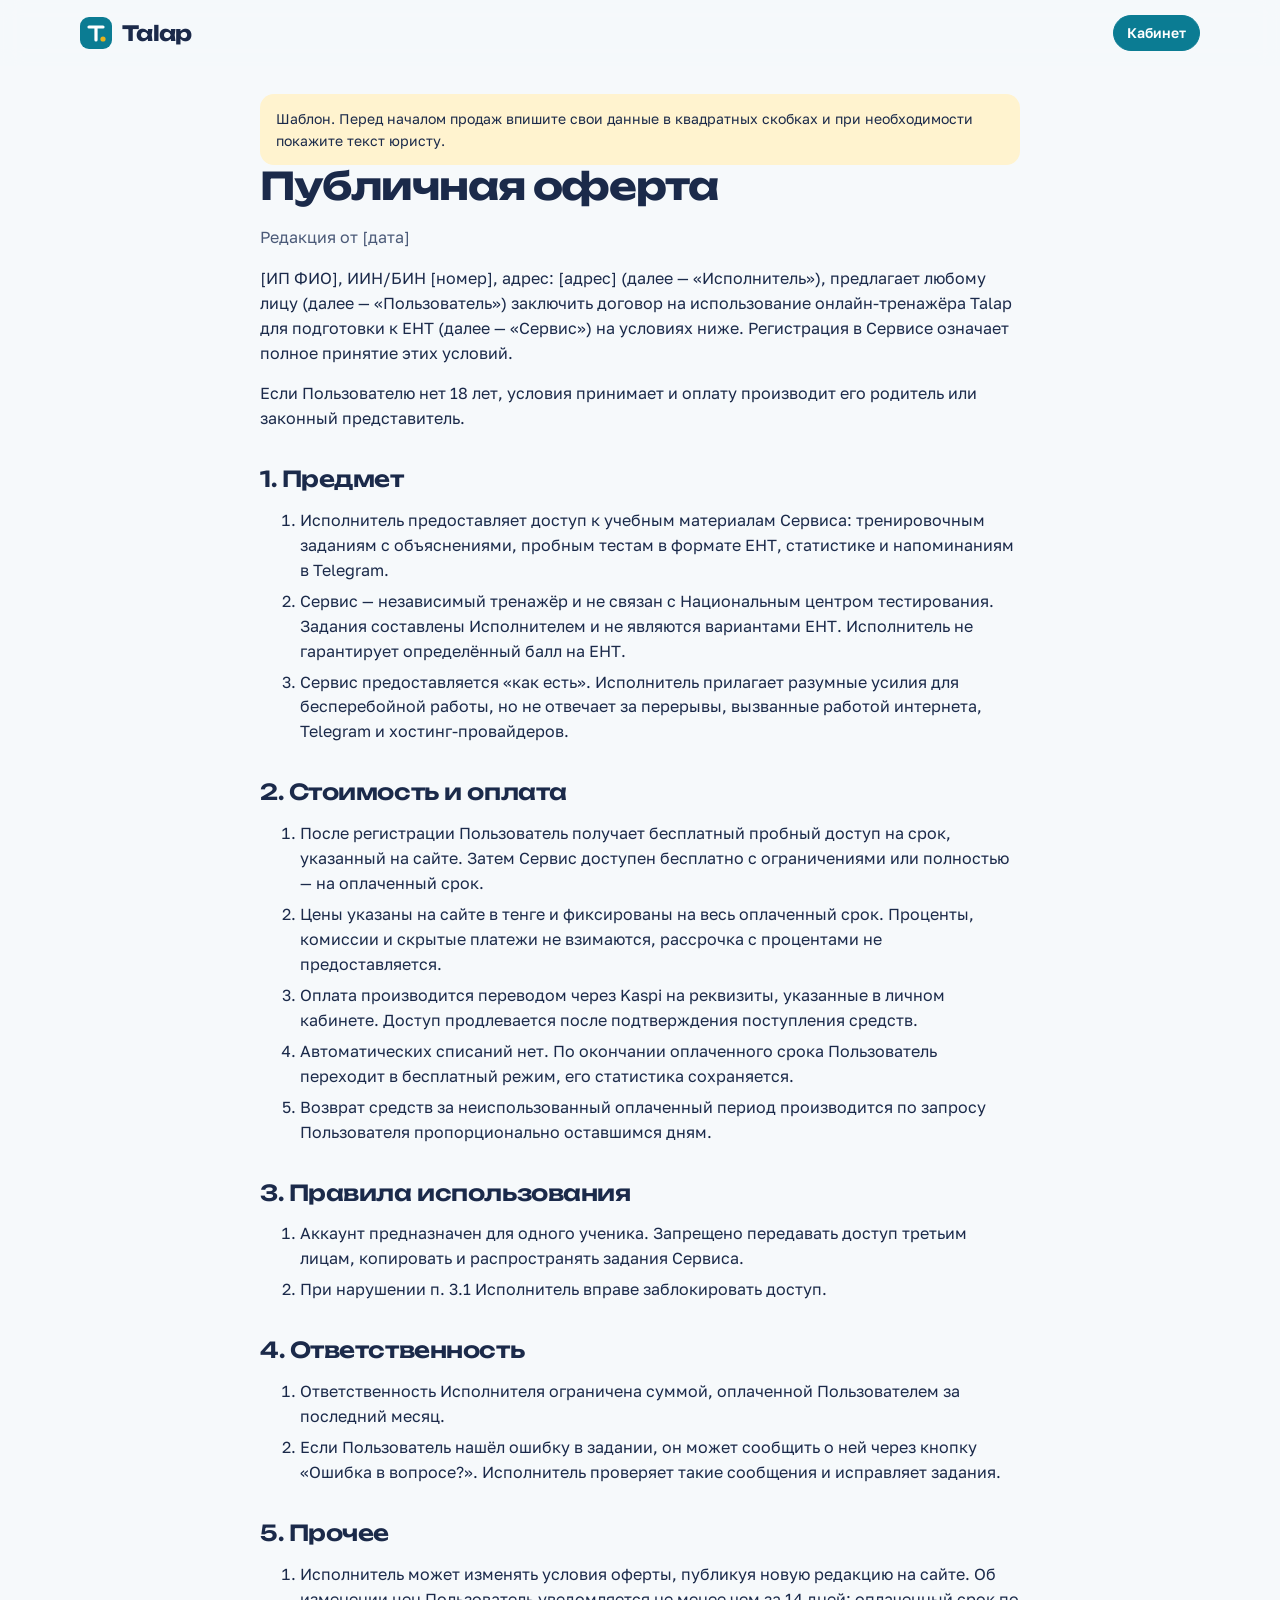
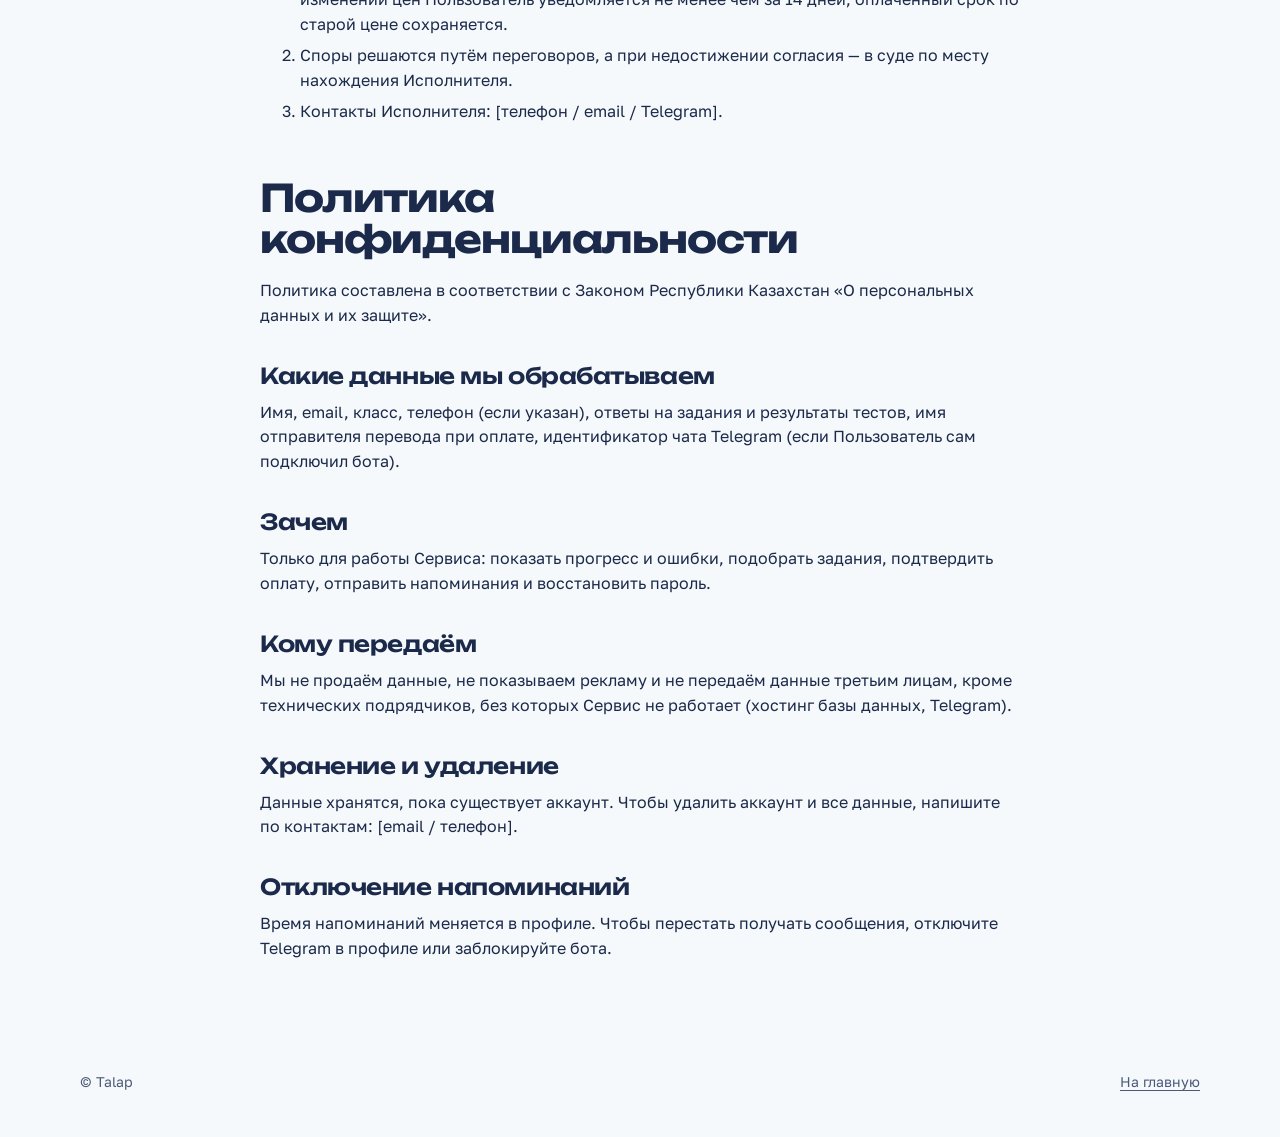
==== terms.html @ 6ee55043 "Talap: тренажёр ЕНТ по подписке — сайт, кабинет ученика, админка, база и бот Co-Authored-By: Claude " ====
<!doctype html>
<html lang="ru">
<head>
  <meta charset="utf-8">
  <meta name="viewport" content="width=device-width, initial-scale=1">
  <title>Оферта и политика конфиденциальности — Talap</title>
  <link rel="icon" href="data:image/svg+xml,%3Csvg xmlns='http://www.w3.org/2000/svg' viewBox='0 0 32 32'%3E%3Crect width='32' height='32' rx='9' fill='%230b7c93'/%3E%3Cpath d='M9 10h14M16 10v13' stroke='white' stroke-width='3.2' stroke-linecap='round'/%3E%3Ccircle cx='23' cy='22' r='2.6' fill='%23E8B31C'/%3E%3C/svg%3E">
  <link rel="stylesheet" href="css/fonts.css">
  <link rel="stylesheet" href="css/style.css">
</head>
<body>
  <header class="site-top"><div class="wrap">
    <a class="logo" href="index.html" aria-label="Talap — на главную"><svg viewBox="0 0 32 32" aria-hidden="true"><rect width="32" height="32" rx="9" fill="currentColor"/><path d="M9 10h14M16 10v13" stroke="#fff" stroke-width="3.2" stroke-linecap="round"/><circle cx="23" cy="22" r="2.6" fill="#E8B31C"/></svg><span>Talap</span></a>
    <a class="btn btn-pri btn-sm" href="app.html">Кабинет</a>
  </div></header>
  <main class="wrap doc">
    <div class="note note-gold small">Шаблон. Перед началом продаж впишите свои данные в квадратных скобках и при необходимости покажите текст юристу.</div>

    <h1>Публичная оферта</h1>
    <p class="muted">Редакция от [дата]</p>
    <p>[ИП ФИО], ИИН/БИН [номер], адрес: [адрес] (далее — «Исполнитель»), предлагает любому лицу (далее — «Пользователь») заключить договор на использование онлайн-тренажёра Talap для подготовки к ЕНТ (далее — «Сервис») на условиях ниже. Регистрация в Сервисе означает полное принятие этих условий.</p>
    <p>Если Пользователю нет 18 лет, условия принимает и оплату производит его родитель или законный представитель.</p>

    <h2>1. Предмет</h2>
    <ol>
      <li>Исполнитель предоставляет доступ к учебным материалам Сервиса: тренировочным заданиям с объяснениями, пробным тестам в формате ЕНТ, статистике и напоминаниям в Telegram.</li>
      <li>Сервис — независимый тренажёр и не связан с Национальным центром тестирования. Задания составлены Исполнителем и не являются вариантами ЕНТ. Исполнитель не гарантирует определённый балл на ЕНТ.</li>
      <li>Сервис предоставляется «как есть». Исполнитель прилагает разумные усилия для бесперебойной работы, но не отвечает за перерывы, вызванные работой интернета, Telegram и хостинг-провайдеров.</li>
    </ol>

    <h2>2. Стоимость и оплата</h2>
    <ol>
      <li>После регистрации Пользователь получает бесплатный пробный доступ на срок, указанный на сайте. Затем Сервис доступен бесплатно с ограничениями или полностью — на оплаченный срок.</li>
      <li>Цены указаны на сайте в тенге и фиксированы на весь оплаченный срок. Проценты, комиссии и скрытые платежи не взимаются, рассрочка с процентами не предоставляется.</li>
      <li>Оплата производится переводом через Kaspi на реквизиты, указанные в личном кабинете. Доступ продлевается после подтверждения поступления средств.</li>
      <li>Автоматических списаний нет. По окончании оплаченного срока Пользователь переходит в бесплатный режим, его статистика сохраняется.</li>
      <li>Возврат средств за неиспользованный оплаченный период производится по запросу Пользователя пропорционально оставшимся дням.</li>
    </ol>

    <h2>3. Правила использования</h2>
    <ol>
      <li>Аккаунт предназначен для одного ученика. Запрещено передавать доступ третьим лицам, копировать и распространять задания Сервиса.</li>
      <li>При нарушении п. 3.1 Исполнитель вправе заблокировать доступ.</li>
    </ol>

    <h2>4. Ответственность</h2>
    <ol>
      <li>Ответственность Исполнителя ограничена суммой, оплаченной Пользователем за последний месяц.</li>
      <li>Если Пользователь нашёл ошибку в задании, он может сообщить о ней через кнопку «Ошибка в вопросе?». Исполнитель проверяет такие сообщения и исправляет задания.</li>
    </ol>

    <h2>5. Прочее</h2>
    <ol>
      <li>Исполнитель может изменять условия оферты, публикуя новую редакцию на сайте. Об изменении цен Пользователь уведомляется не менее чем за 14 дней; оплаченный срок по старой цене сохраняется.</li>
      <li>Споры решаются путём переговоров, а при недостижении согласия — в суде по месту нахождения Исполнителя.</li>
      <li>Контакты Исполнителя: [телефон / email / Telegram].</li>
    </ol>

    <h1 id="privacy" style="margin-top:1.4em">Политика конфиденциальности</h1>
    <p>Политика составлена в соответствии с Законом Республики Казахстан «О персональных данных и их защите».</p>
    <h2>Какие данные мы обрабатываем</h2>
    <p>Имя, email, класс, телефон (если указан), ответы на задания и результаты тестов, имя отправителя перевода при оплате, идентификатор чата Telegram (если Пользователь сам подключил бота).</p>
    <h2>Зачем</h2>
    <p>Только для работы Сервиса: показать прогресс и ошибки, подобрать задания, подтвердить оплату, отправить напоминания и восстановить пароль.</p>
    <h2>Кому передаём</h2>
    <p>Мы не продаём данные, не показываем рекламу и не передаём данные третьим лицам, кроме технических подрядчиков, без которых Сервис не работает (хостинг базы данных, Telegram).</p>
    <h2>Хранение и удаление</h2>
    <p>Данные хранятся, пока существует аккаунт. Чтобы удалить аккаунт и все данные, напишите по контактам: [email / телефон].</p>
    <h2>Отключение напоминаний</h2>
    <p>Время напоминаний меняется в профиле. Чтобы перестать получать сообщения, отключите Telegram в профиле или заблокируйте бота.</p>
  </main>
  <footer class="site-foot"><div class="wrap"><span>© Talap</span><a href="index.html">На главную</a></div></footer>
</body>
</html>
---- css/fonts.css ----
/* Шрифты Golos Text и Unbounded (SIL Open Font License 1.1), размещены на сайте */
@font-face { font-family: 'Golos Text'; font-style: normal; font-display: swap; font-weight: 400; src: url(../fonts/golos-text-cyrillic-ext-400-normal.woff2) format('woff2'); unicode-range: U+0460-052F,U+1C80-1C8A,U+20B4,U+2DE0-2DFF,U+A640-A69F,U+FE2E-FE2F; }
@font-face { font-family: 'Golos Text'; font-style: normal; font-display: swap; font-weight: 400; src: url(../fonts/golos-text-cyrillic-400-normal.woff2) format('woff2'); unicode-range: U+0301,U+0400-045F,U+0490-0491,U+04B0-04B1,U+2116; }
@font-face { font-family: 'Golos Text'; font-style: normal; font-display: swap; font-weight: 400; src: url(../fonts/golos-text-latin-400-normal.woff2) format('woff2'); unicode-range: U+0000-00FF,U+0131,U+0152-0153,U+02BB-02BC,U+02C6,U+02DA,U+02DC,U+0304,U+0308,U+0329,U+2000-206F,U+20AC,U+2122,U+2191,U+2193,U+2212,U+2215,U+FEFF,U+FFFD; }
@font-face { font-family: 'Golos Text'; font-style: normal; font-display: swap; font-weight: 500; src: url(../fonts/golos-text-cyrillic-ext-500-normal.woff2) format('woff2'); unicode-range: U+0460-052F,U+1C80-1C8A,U+20B4,U+2DE0-2DFF,U+A640-A69F,U+FE2E-FE2F; }
@font-face { font-family: 'Golos Text'; font-style: normal; font-display: swap; font-weight: 500; src: url(../fonts/golos-text-cyrillic-500-normal.woff2) format('woff2'); unicode-range: U+0301,U+0400-045F,U+0490-0491,U+04B0-04B1,U+2116; }
@font-face { font-family: 'Golos Text'; font-style: normal; font-display: swap; font-weight: 500; src: url(../fonts/golos-text-latin-500-normal.woff2) format('woff2'); unicode-range: U+0000-00FF,U+0131,U+0152-0153,U+02BB-02BC,U+02C6,U+02DA,U+02DC,U+0304,U+0308,U+0329,U+2000-206F,U+20AC,U+2122,U+2191,U+2193,U+2212,U+2215,U+FEFF,U+FFFD; }
@font-face { font-family: 'Golos Text'; font-style: normal; font-display: swap; font-weight: 600; src: url(../fonts/golos-text-cyrillic-ext-600-normal.woff2) format('woff2'); unicode-range: U+0460-052F,U+1C80-1C8A,U+20B4,U+2DE0-2DFF,U+A640-A69F,U+FE2E-FE2F; }
@font-face { font-family: 'Golos Text'; font-style: normal; font-display: swap; font-weight: 600; src: url(../fonts/golos-text-cyrillic-600-normal.woff2) format('woff2'); unicode-range: U+0301,U+0400-045F,U+0490-0491,U+04B0-04B1,U+2116; }
@font-face { font-family: 'Golos Text'; font-style: normal; font-display: swap; font-weight: 600; src: url(../fonts/golos-text-latin-600-normal.woff2) format('woff2'); unicode-range: U+0000-00FF,U+0131,U+0152-0153,U+02BB-02BC,U+02C6,U+02DA,U+02DC,U+0304,U+0308,U+0329,U+2000-206F,U+20AC,U+2122,U+2191,U+2193,U+2212,U+2215,U+FEFF,U+FFFD; }
@font-face { font-family: 'Golos Text'; font-style: normal; font-display: swap; font-weight: 700; src: url(../fonts/golos-text-cyrillic-ext-700-normal.woff2) format('woff2'); unicode-range: U+0460-052F,U+1C80-1C8A,U+20B4,U+2DE0-2DFF,U+A640-A69F,U+FE2E-FE2F; }
@font-face { font-family: 'Golos Text'; font-style: normal; font-display: swap; font-weight: 700; src: url(../fonts/golos-text-cyrillic-700-normal.woff2) format('woff2'); unicode-range: U+0301,U+0400-045F,U+0490-0491,U+04B0-04B1,U+2116; }
@font-face { font-family: 'Golos Text'; font-style: normal; font-display: swap; font-weight: 700; src: url(../fonts/golos-text-latin-700-normal.woff2) format('woff2'); unicode-range: U+0000-00FF,U+0131,U+0152-0153,U+02BB-02BC,U+02C6,U+02DA,U+02DC,U+0304,U+0308,U+0329,U+2000-206F,U+20AC,U+2122,U+2191,U+2193,U+2212,U+2215,U+FEFF,U+FFFD; }
@font-face { font-family: 'Unbounded'; font-style: normal; font-display: swap; font-weight: 500; src: url(../fonts/unbounded-cyrillic-ext-500-normal.woff2) format('woff2'); unicode-range: U+0460-052F,U+1C80-1C8A,U+20B4,U+2DE0-2DFF,U+A640-A69F,U+FE2E-FE2F; }
@font-face { font-family: 'Unbounded'; font-style: normal; font-display: swap; font-weight: 500; src: url(../fonts/unbounded-cyrillic-500-normal.woff2) format('woff2'); unicode-range: U+0301,U+0400-045F,U+0490-0491,U+04B0-04B1,U+2116; }
@font-face { font-family: 'Unbounded'; font-style: normal; font-display: swap; font-weight: 500; src: url(../fonts/unbounded-latin-500-normal.woff2) format('woff2'); unicode-range: U+0000-00FF,U+0131,U+0152-0153,U+02BB-02BC,U+02C6,U+02DA,U+02DC,U+0304,U+0308,U+0329,U+2000-206F,U+20AC,U+2122,U+2191,U+2193,U+2212,U+2215,U+FEFF,U+FFFD; }
@font-face { font-family: 'Unbounded'; font-style: normal; font-display: swap; font-weight: 600; src: url(../fonts/unbounded-cyrillic-ext-600-normal.woff2) format('woff2'); unicode-range: U+0460-052F,U+1C80-1C8A,U+20B4,U+2DE0-2DFF,U+A640-A69F,U+FE2E-FE2F; }
@font-face { font-family: 'Unbounded'; font-style: normal; font-display: swap; font-weight: 600; src: url(../fonts/unbounded-cyrillic-600-normal.woff2) format('woff2'); unicode-range: U+0301,U+0400-045F,U+0490-0491,U+04B0-04B1,U+2116; }
@font-face { font-family: 'Unbounded'; font-style: normal; font-display: swap; font-weight: 600; src: url(../fonts/unbounded-latin-600-normal.woff2) format('woff2'); unicode-range: U+0000-00FF,U+0131,U+0152-0153,U+02BB-02BC,U+02C6,U+02DA,U+02DC,U+0304,U+0308,U+0329,U+2000-206F,U+20AC,U+2122,U+2191,U+2193,U+2212,U+2215,U+FEFF,U+FFFD; }
@font-face { font-family: 'Unbounded'; font-style: normal; font-display: swap; font-weight: 700; src: url(../fonts/unbounded-cyrillic-ext-700-normal.woff2) format('woff2'); unicode-range: U+0460-052F,U+1C80-1C8A,U+20B4,U+2DE0-2DFF,U+A640-A69F,U+FE2E-FE2F; }
@font-face { font-family: 'Unbounded'; font-style: normal; font-display: swap; font-weight: 700; src: url(../fonts/unbounded-cyrillic-700-normal.woff2) format('woff2'); unicode-range: U+0301,U+0400-045F,U+0490-0491,U+04B0-04B1,U+2116; }
@font-face { font-family: 'Unbounded'; font-style: normal; font-display: swap; font-weight: 700; src: url(../fonts/unbounded-latin-700-normal.woff2) format('woff2'); unicode-range: U+0000-00FF,U+0131,U+0152-0153,U+02BB-02BC,U+02C6,U+02DA,U+02DC,U+0304,U+0308,U+0329,U+2000-206F,U+20AC,U+2122,U+2191,U+2193,U+2212,U+2215,U+FEFF,U+FFFD; }
---- css/style.css ----
/* Talap — тренажёр ЕНТ. Общие стили сайта, кабинета ученика и админки. */
:root {
  --ink: #1b2a4a;        /* чернила шариковой ручки — основной текст */
  --ink-2: #4b5a78;      /* второстепенный текст */
  --ink-3: #7b88a3;
  --paper: #f6f9fb;      /* лист тетради */
  --grid: #e1ebf1;       /* клетка */
  --line: #d3dee6;
  --card: #ffffff;
  --sky: #0b7c93;        /* небо степи — действия */
  --sky-2: #0a6a7e;
  --sky-soft: #e0f2f6;
  --gold: #e8b31c;       /* солнце — баллы и серии */
  --gold-soft: #fff3cf;
  --ok: #1d8556;
  --ok-soft: #e2f3e9;
  --bad: #c03b34;
  --bad-soft: #fbe8e6;
  --r-sm: 8px;
  --r: 14px;
  --r-lg: 22px;
  --shadow: 0 1px 0 rgba(27, 42, 74, .06), 0 8px 24px -14px rgba(27, 42, 74, .28);
  --f-display: 'Unbounded', 'Golos Text', system-ui, sans-serif;
  --f-body: 'Golos Text', system-ui, -apple-system, 'Segoe UI', Roboto, sans-serif;
  --nav-h: 64px;
}
* { box-sizing: border-box; }
html { -webkit-text-size-adjust: 100%; }
body {
  margin: 0; font: 400 16px/1.55 var(--f-body); color: var(--ink); background: var(--paper);
  -webkit-font-smoothing: antialiased; text-rendering: optimizeLegibility;
}
img, svg { display: block; max-width: 100%; }
a { color: var(--sky); text-underline-offset: 3px; }
a:hover { color: var(--sky-2); }
h1, h2, h3, h4 { margin: 0 0 .5em; line-height: 1.2; font-weight: 600; letter-spacing: -.01em; text-wrap: balance; }
h1 { font: 700 clamp(30px, 5.2vw, 52px)/1.08 var(--f-display); letter-spacing: -.03em; }
h2 { font: 600 clamp(22px, 3vw, 30px)/1.18 var(--f-display); letter-spacing: -.02em; }
h3 { font-size: 19px; }
h4 { font-size: 16px; }
p { margin: 0 0 1em; }
.lead { font-size: 18px; color: var(--ink-2); }
.muted { color: var(--ink-2); }
.faint { color: var(--ink-3); }
.small { font-size: 14px; }
.tiny { font-size: 12.5px; }
.center { text-align: center; }
.hide { display: none !important; }
.num { font-family: var(--f-display); font-variant-numeric: tabular-nums; letter-spacing: -.02em; }
:focus-visible { outline: 3px solid var(--gold); outline-offset: 2px; border-radius: 6px; }
@media (prefers-reduced-motion: reduce) { *, *::before, *::after { animation: none !important; transition: none !important; } }

/* ---------- Раскладка ---------- */
.wrap { width: min(1120px, 100% - 40px); margin-inline: auto; }
.stack > * + * { margin-top: 14px; }
.stack-lg > * + * { margin-top: 26px; }
.row { display: flex; gap: 12px; align-items: center; flex-wrap: wrap; }
.row-between { display: flex; gap: 12px; align-items: center; justify-content: space-between; flex-wrap: wrap; }
.row-end { display: flex; gap: 10px; justify-content: flex-end; flex-wrap: wrap; margin-top: 18px; }
.grid-2 { display: grid; gap: 16px; grid-template-columns: repeat(auto-fit, minmax(260px, 1fr)); }
.grid-3 { display: grid; gap: 16px; grid-template-columns: repeat(auto-fit, minmax(220px, 1fr)); }
.sep { height: 1px; background: var(--line); margin: 18px 0; border: 0; }

/* ---------- Логотип ---------- */
.logo { display: inline-flex; align-items: center; gap: 10px; color: var(--ink); text-decoration: none; font: 700 21px/1 var(--f-display); letter-spacing: -.03em; }
.logo svg { width: 32px; height: 32px; color: var(--sky); }
.logo:hover { color: var(--ink); }

/* ---------- Кнопки и поля ---------- */
.btn {
  display: inline-flex; align-items: center; justify-content: center; gap: 8px; min-height: 44px; padding: 10px 18px;
  border: 1.5px solid var(--line); border-radius: 999px; background: var(--card); color: var(--ink);
  font: 600 15px/1.2 var(--f-body); text-decoration: none; cursor: pointer; transition: background .15s, border-color .15s, transform .1s;
  white-space: nowrap;
}
.opt, .price, .subj, .topic, .btn-block, .btn-wrap { white-space: normal; }
.btn:hover { border-color: var(--ink-3); color: var(--ink); }
.btn:active { transform: translateY(1px); }
.btn[disabled] { opacity: .55; cursor: not-allowed; }
.btn-pri { background: var(--sky); border-color: var(--sky); color: #fff; }
.btn-pri:hover { background: var(--sky-2); border-color: var(--sky-2); color: #fff; }
.btn-gold { background: var(--gold); border-color: var(--gold); color: var(--ink); }
.btn-gold:hover { background: #d9a612; border-color: #d9a612; }
.btn-ghost { background: transparent; border-color: transparent; color: var(--sky); }
.btn-ghost:hover { background: var(--sky-soft); border-color: transparent; color: var(--sky-2); }
.btn-danger { color: var(--bad); }
.btn-lg { min-height: 52px; padding: 14px 26px; font-size: 16.5px; }
.btn-sm { min-height: 36px; padding: 6px 13px; font-size: 14px; }
.btn-block { width: 100%; }
.field { display: block; }
.field > span { display: block; font-size: 14px; font-weight: 500; color: var(--ink-2); margin-bottom: 6px; }
.input, select.input, textarea.input {
  width: 100%; min-height: 46px; padding: 11px 14px; border: 1.5px solid var(--line); border-radius: 12px;
  background: #fff; color: var(--ink); font: 400 16px/1.4 var(--f-body);
}
textarea.input { min-height: 96px; resize: vertical; }
.input:focus { outline: none; border-color: var(--sky); box-shadow: 0 0 0 3px var(--sky-soft); }
.check { display: flex; gap: 10px; align-items: flex-start; cursor: pointer; }
.check input { width: 18px; height: 18px; margin-top: 3px; accent-color: var(--sky); }
.seg { display: inline-flex; padding: 4px; background: var(--grid); border-radius: 999px; gap: 2px; flex-wrap: wrap; }
.seg button { border: 0; background: transparent; padding: 8px 16px; border-radius: 999px; font: 600 14px var(--f-body); color: var(--ink-2); cursor: pointer; min-height: 38px; }
.seg button.on { background: #fff; color: var(--ink); box-shadow: 0 1px 3px rgba(27, 42, 74, .15); }

/* ---------- Панели ---------- */
.panel { background: var(--card); border: 1px solid var(--line); border-radius: var(--r); padding: 20px; }
.panel-tight { padding: 14px 16px; }
.panel h3 { margin-bottom: 8px; }
.note { padding: 14px 16px; border-radius: var(--r); background: var(--sky-soft); color: var(--ink); }
.note-gold { background: var(--gold-soft); }
.note-bad { background: var(--bad-soft); }
.note-ok { background: var(--ok-soft); }
.chip { display: inline-flex; align-items: center; gap: 6px; padding: 3px 10px; border-radius: 999px; font-size: 13px; font-weight: 600; background: var(--grid); color: var(--ink-2); white-space: nowrap; }
.chip-ok { background: var(--ok-soft); color: var(--ok); }
.chip-bad { background: var(--bad-soft); color: var(--bad); }
.chip-gold { background: var(--gold-soft); color: #8a6400; }
.chip-sky { background: var(--sky-soft); color: var(--sky-2); }
.empty { text-align: center; padding: 40px 20px; color: var(--ink-2); }
.empty h3 { color: var(--ink); }

/* Клетчатый лист — фон для заданий */
.sheet {
  background-color: #fff;
  background-image: linear-gradient(var(--grid) 1px, transparent 1px), linear-gradient(90deg, var(--grid) 1px, transparent 1px);
  background-size: 22px 22px; background-position: -1px -1px;
}

/* ---------- Прогресс ---------- */
.bar { height: 8px; border-radius: 999px; background: var(--grid); overflow: hidden; }
.bar > i { display: block; height: 100%; background: var(--sky); border-radius: inherit; }
.bar-ok > i { background: var(--ok); }
.bar-gold > i { background: var(--gold); }

/* Шкала ЕНТ: 140 баллов, доли предметов по баллам */
.entbar { display: flex; gap: 3px; height: 54px; }
.entbar > div { position: relative; border-radius: 8px; padding: 7px 9px; color: #fff; overflow: hidden; display: flex; flex-direction: column; justify-content: space-between; min-width: 0; }
.entbar b { font: 700 15px/1 var(--f-display); }
.entbar span { font-size: 12px; line-height: 1.1; white-space: nowrap; overflow: hidden; text-overflow: ellipsis; opacity: .92; }
.entbar .s-history { background: #1b2a4a; }
.entbar .s-mathlit { background: #34507f; }
.entbar .s-reading { background: #4d6aa0; }
.entbar .s-math { background: var(--sky); }
.entbar .s-physics { background: #0f9b8c; }
.entbar-legend { display: flex; justify-content: space-between; font-size: 13px; color: var(--ink-2); margin-top: 8px; }

/* ---------- Задание ---------- */
.q { border: 1px solid var(--line); border-radius: var(--r-lg); padding: clamp(18px, 3vw, 28px); box-shadow: var(--shadow); }
.q-meta { display: flex; gap: 8px; flex-wrap: wrap; align-items: center; margin-bottom: 14px; }
.q-body { font-size: 18px; line-height: 1.55; font-weight: 500; margin-bottom: 18px; overflow-wrap: anywhere; }
.q-hint { font-size: 14px; color: var(--ink-2); margin: -8px 0 14px; }
.opts { display: grid; gap: 10px; }
.opt {
  display: flex; gap: 14px; align-items: center; width: 100%; padding: 13px 16px; text-align: left; cursor: pointer;
  border: 1.5px solid var(--line); border-radius: 14px; background: #fff; color: var(--ink); font: 400 16.5px/1.4 var(--f-body);
  transition: border-color .12s, background .12s;
}
.opt:hover:not([disabled]) { border-color: var(--sky); }
.opt .l { flex: none; width: 32px; height: 32px; border-radius: 50%; display: grid; place-items: center; font: 700 14px/1 var(--f-display); border: 1.5px solid var(--line); color: var(--ink-2); background: #fff; }
.opts.multi .opt .l { border-radius: 8px; }
.opt.sel { border-color: var(--sky); background: var(--sky-soft); }
.opt.sel .l { background: var(--sky); border-color: var(--sky); color: #fff; }
.opt.right { border-color: var(--ok); background: var(--ok-soft); }
.opt.right .l { background: var(--ok); border-color: var(--ok); color: #fff; }
.opt.wrong { border-color: var(--bad); background: var(--bad-soft); }
.opt.wrong .l { background: var(--bad); border-color: var(--bad); color: #fff; }
.opt.missed { border-style: dashed; border-color: var(--ok); }
.opt[disabled] { cursor: default; }
.verdict { margin-top: 18px; padding: 16px 18px; border-radius: var(--r); background: var(--grid); }
.verdict.ok { background: var(--ok-soft); }
.verdict.bad { background: var(--bad-soft); }
.verdict h4 { margin-bottom: 4px; }
.verdict p:last-child { margin-bottom: 0; }
.passage { border-left: 4px solid var(--sky); background: #fff; padding: 16px 20px; border-radius: 0 var(--r) var(--r) 0; margin-bottom: 18px; max-height: 46vh; overflow: auto; }
.passage h4 { font-family: var(--f-display); font-weight: 600; }
.passage p { margin-bottom: .8em; line-height: 1.65; }

/* ---------- Модальное окно и уведомления ---------- */
.modal-wrap { position: fixed; inset: 0; background: rgba(27, 42, 74, .45); display: grid; place-items: center; padding: 16px; z-index: 50; }
.modal { position: relative; width: min(480px, 100%); max-height: calc(100vh - 32px); overflow: auto; background: #fff; border-radius: var(--r-lg); padding: 26px; }
.modal-wide { width: min(760px, 100%); }
.modal-x { position: absolute; top: 10px; right: 12px; width: 38px; height: 38px; border: 0; background: transparent; font-size: 26px; color: var(--ink-3); cursor: pointer; border-radius: 50%; }
.modal-x:hover { background: var(--grid); }
.toasts { position: fixed; left: 50%; bottom: calc(var(--nav-h) + 16px); transform: translateX(-50%); display: grid; gap: 8px; z-index: 60; width: min(420px, calc(100% - 32px)); }
.toast { padding: 12px 16px; border-radius: 12px; background: var(--ink); color: #fff; font-size: 15px; box-shadow: var(--shadow); transition: opacity .3s, transform .3s; }
.toast-err { background: var(--bad); }
.toast.out { opacity: 0; transform: translateY(6px); }
.spinner { width: 34px; height: 34px; border: 3px solid var(--grid); border-top-color: var(--sky); border-radius: 50%; margin: 40px auto; animation: spin .8s linear infinite; }
@keyframes spin { to { transform: rotate(360deg); } }

/* ---------- Вход ---------- */
.auth-wrap { min-height: 100vh; display: grid; place-items: center; padding: 28px 16px; }
.auth-card { width: min(440px, 100%); }
.auth-card .panel { padding: 26px; border-radius: var(--r-lg); box-shadow: var(--shadow); }

/* ---------- Кабинет ученика ---------- */
.app-top { position: sticky; top: 0; z-index: 20; background: rgba(246, 249, 251, .92); backdrop-filter: blur(10px); border-bottom: 1px solid var(--line); }
.app-top .wrap { display: flex; align-items: center; justify-content: space-between; gap: 12px; min-height: 60px; }
.app-main { padding: 22px 0 calc(var(--nav-h) + 40px); }
.tabs { position: fixed; left: 0; right: 0; bottom: 0; z-index: 30; display: grid; grid-template-columns: repeat(5, 1fr); height: calc(var(--nav-h) + env(safe-area-inset-bottom)); padding-bottom: env(safe-area-inset-bottom); background: #fff; border-top: 1px solid var(--line); }
.tabs a { display: flex; flex-direction: column; align-items: center; justify-content: center; gap: 3px; font-size: 11.5px; font-weight: 600; color: var(--ink-3); text-decoration: none; }
.tabs a svg { width: 24px; height: 24px; stroke: currentColor; fill: none; stroke-width: 1.9; stroke-linecap: round; stroke-linejoin: round; }
.tabs a.on { color: var(--sky); }
.tabs a .dot { position: absolute; margin: -18px 0 0 22px; min-width: 18px; height: 18px; padding: 0 5px; border-radius: 9px; background: var(--bad); color: #fff; font-size: 11px; line-height: 18px; }
.tabs a { position: relative; }
@media (min-width: 900px) {
  .tabs { position: sticky; top: 60px; bottom: auto; height: auto; grid-template-columns: none; display: flex; gap: 4px; background: transparent; border: 0; padding: 0; width: min(1120px, 100% - 40px); margin: 14px auto 0; }
  .tabs a { flex-direction: row; gap: 8px; padding: 9px 16px; border-radius: 999px; font-size: 15px; color: var(--ink-2); }
  .tabs a svg { width: 20px; height: 20px; }
  .tabs a.on { background: var(--ink); color: #fff; }
  .tabs a .dot { position: static; margin: 0; }
  .app-main { padding-bottom: 60px; }
  .toasts { bottom: 24px; }
}
.page-title { display: flex; align-items: baseline; justify-content: space-between; gap: 12px; flex-wrap: wrap; margin-bottom: 18px; }
.page-title h1 { font-size: clamp(26px, 4vw, 34px); margin: 0; }

.score-big { font: 700 clamp(56px, 11vw, 96px)/.95 var(--f-display); letter-spacing: -.05em; }
.score-big small { font-size: .32em; letter-spacing: -.01em; color: var(--ink-3); font-weight: 500; }
.stat { display: flex; flex-direction: column; gap: 2px; }
.stat b { font: 700 28px/1.1 var(--f-display); letter-spacing: -.03em; }
.stat span { font-size: 14px; color: var(--ink-2); }
.week { display: grid; grid-template-columns: repeat(7, 1fr); gap: 6px; align-items: end; height: 76px; }
.week div { display: flex; flex-direction: column; align-items: center; gap: 5px; height: 100%; justify-content: flex-end; font-size: 12px; color: var(--ink-3); }
.week i { width: 100%; max-width: 30px; border-radius: 6px 6px 3px 3px; background: var(--grid); min-height: 4px; }
.week i.has { background: var(--sky); }
.week div.today { color: var(--ink); font-weight: 700; }

.subj { display: grid; grid-template-columns: 44px 1fr auto; gap: 14px; align-items: center; padding: 14px 16px; border: 1px solid var(--line); border-radius: var(--r); background: #fff; color: var(--ink); text-decoration: none; cursor: pointer; width: 100%; text-align: left; font: inherit; }
.subj:hover { border-color: var(--sky); color: var(--ink); }
.subj .ico { width: 44px; height: 44px; border-radius: 12px; display: grid; place-items: center; font: 700 16px/1 var(--f-display); color: #fff; }
.subj h4 { margin: 0 0 6px; }
.subj .bar { height: 6px; }
.ico.s-history { background: #1b2a4a; } .ico.s-mathlit { background: #34507f; } .ico.s-reading { background: #4d6aa0; }
.ico.s-math { background: var(--sky); } .ico.s-physics { background: #0f9b8c; }
.list { display: grid; gap: 10px; }
.topic { display: flex; justify-content: space-between; align-items: center; gap: 12px; padding: 13px 16px; border-radius: 12px; background: #fff; border: 1px solid var(--line); cursor: pointer; width: 100%; text-align: left; font: inherit; color: var(--ink); }
.topic:hover { border-color: var(--sky); }

.session-top { display: flex; align-items: center; gap: 12px; margin-bottom: 16px; }
.session-top .bar { flex: 1; }
.exam-head .row-between + .small { margin-top: 6px; }
.exam-head { position: sticky; top: 60px; z-index: 15; background: var(--paper); padding: 10px 0; border-bottom: 1px solid var(--line); margin-bottom: 16px; }
.timer { font: 700 20px/1 var(--f-display); font-variant-numeric: tabular-nums; }
.timer.low { color: var(--bad); }
.qnav { display: flex; gap: 5px; flex-wrap: wrap; }
.qnav button { width: 34px; height: 34px; border-radius: 8px; border: 1.5px solid var(--line); background: #fff; font: 600 13px var(--f-body); color: var(--ink-2); cursor: pointer; }
.qnav button.done { background: var(--ink); border-color: var(--ink); color: #fff; }
.qnav button.cur { border-color: var(--gold); box-shadow: 0 0 0 2px var(--gold); }
.qnav button.r-ok { background: var(--ok); border-color: var(--ok); color: #fff; }
.qnav button.r-part { background: var(--gold); border-color: var(--gold); color: var(--ink); }
.qnav button.r-bad { background: var(--bad-soft); border-color: var(--bad); color: var(--bad); }
.subj-tabs { display: flex; gap: 6px; overflow-x: auto; padding-bottom: 4px; margin-bottom: 10px; scrollbar-width: none; }
.subj-tabs button { flex: none; }
.res-row { display: grid; grid-template-columns: 1fr auto; gap: 6px 14px; align-items: center; padding: 12px 0; border-bottom: 1px solid var(--line); }
.res-row:last-child { border-bottom: 0; }
.res-row .bar { grid-column: 1 / -1; }

/* ---------- Таблицы (админка) ---------- */
.table-wrap { overflow-x: auto; border: 1px solid var(--line); border-radius: var(--r); background: #fff; }
table.t { width: 100%; border-collapse: collapse; font-size: 14.5px; }
table.t th, table.t td { padding: 10px 12px; text-align: left; border-bottom: 1px solid var(--line); vertical-align: top; }
table.t th { font-weight: 600; color: var(--ink-2); background: var(--paper); white-space: nowrap; }
table.t tr:last-child td { border-bottom: 0; }
table.t tr.click { cursor: pointer; }
table.t tr.click:hover td { background: var(--sky-soft); }
.kpis { display: grid; gap: 12px; grid-template-columns: repeat(auto-fit, minmax(160px, 1fr)); }
.kpi { background: #fff; border: 1px solid var(--line); border-radius: var(--r); padding: 14px 16px; }
.kpi b { display: block; font: 700 26px/1.15 var(--f-display); letter-spacing: -.03em; }
.kpi span { font-size: 13.5px; color: var(--ink-2); }
.code { font-family: ui-monospace, SFMono-Regular, Menlo, monospace; font-size: 13px; background: var(--paper); border: 1px solid var(--line); border-radius: 10px; padding: 12px; white-space: pre-wrap; word-break: break-word; }

/* ---------- Лендинг ---------- */
.site-top { position: sticky; top: 0; z-index: 20; background: rgba(246, 249, 251, .9); backdrop-filter: blur(10px); }
.site-top .wrap { display: flex; align-items: center; justify-content: space-between; gap: 12px; min-height: 66px; }
.site-top nav { display: flex; gap: 6px; align-items: center; }
.site-top nav a.link { color: var(--ink-2); text-decoration: none; font-weight: 500; padding: 8px 10px; }
.site-top nav a.link:hover { color: var(--ink); }
@media (max-width: 720px) { .site-top nav a.link { display: none; } }
.hero { padding: clamp(28px, 6vw, 72px) 0 clamp(36px, 6vw, 64px); }
.hero-grid { display: grid; gap: clamp(28px, 4vw, 56px); grid-template-columns: 1fr; align-items: center; }
@media (min-width: 940px) { .hero-grid { grid-template-columns: 1.02fr 1fr; } }
.hero h1 { max-width: 11.5em; }
.hero .lead { max-width: 33em; margin: 18px 0 26px; }
.hero-facts { display: flex; gap: 22px; flex-wrap: wrap; margin-top: 26px; font-size: 14.5px; color: var(--ink-2); }
.hero-facts b { display: block; font: 700 22px/1.1 var(--f-display); color: var(--ink); letter-spacing: -.03em; }
.demo { position: relative; }
.demo .q { background-color: #fff; padding-top: 30px; }
@media (max-width: 520px) { .hide-sm { display: none; } }
.demo-tag { position: absolute; top: -14px; left: 22px; background: var(--gold); color: var(--ink); font-weight: 700; font-size: 13px; padding: 5px 12px; border-radius: 999px; }
.section { padding: clamp(40px, 7vw, 84px) 0; }
.section-alt { background: #fff; border-block: 1px solid var(--line); }
.section-head { max-width: 40em; margin-bottom: 30px; }
.section-head p { color: var(--ink-2); font-size: 17px; margin: 0; }
.feature h3 { font-family: var(--f-display); font-size: 18px; font-weight: 600; letter-spacing: -.02em; }
.feature p { color: var(--ink-2); margin: 0; }
.feature svg { width: 36px; height: 36px; margin-bottom: 14px; color: var(--sky); }
.price { background: #fff; border: 1.5px solid var(--line); border-radius: var(--r-lg); padding: 24px; display: flex; flex-direction: column; gap: 14px; }
.price.best { border-color: var(--ink); box-shadow: 6px 6px 0 var(--gold); }
.price .amount { font: 700 36px/1 var(--f-display); letter-spacing: -.04em; }
.price .amount small { font: 500 15px var(--f-body); color: var(--ink-2); letter-spacing: 0; }
.price ul { margin: 0; padding: 0; list-style: none; display: grid; gap: 8px; }
.price li { padding-left: 26px; position: relative; color: var(--ink-2); }
.price li::before { content: ''; position: absolute; left: 2px; top: 7px; width: 13px; height: 7px; border-left: 2.5px solid var(--ok); border-bottom: 2.5px solid var(--ok); transform: rotate(-45deg); }
.price .btn { margin-top: auto; }
.principles { display: grid; gap: 0; grid-template-columns: repeat(auto-fit, minmax(250px, 1fr)); border-top: 1.5px solid var(--ink); }
.principles > div { padding: 18px 20px 18px 0; border-bottom: 1px solid var(--line); }
.principles h4 { font-size: 17px; margin-bottom: 4px; }
.principles p { color: var(--ink-2); margin: 0; font-size: 15px; }
details.faq { border-bottom: 1px solid var(--line); padding: 16px 0; }
details.faq summary { cursor: pointer; font-weight: 600; font-size: 17px; list-style: none; display: flex; justify-content: space-between; gap: 16px; }
details.faq summary::-webkit-details-marker { display: none; }
details.faq summary::after { content: '+'; font: 500 22px/1 var(--f-display); color: var(--sky); }
details.faq[open] summary::after { content: '−'; }
details.faq p { margin: 10px 0 0; color: var(--ink-2); max-width: 46em; }
.site-foot { padding: 34px 0 44px; color: var(--ink-2); font-size: 14px; }
.site-foot .wrap { display: flex; justify-content: space-between; gap: 16px; flex-wrap: wrap; }
.site-foot a { color: var(--ink-2); }
.doc { max-width: 760px; padding: 28px 0 60px; }
.doc h1 { font-size: clamp(22px, 6.2vw, 38px); hyphens: auto; overflow-wrap: break-word; }
.doc h2 { font-size: 22px; margin-top: 1.6em; }
.doc li { margin-bottom: .4em; }
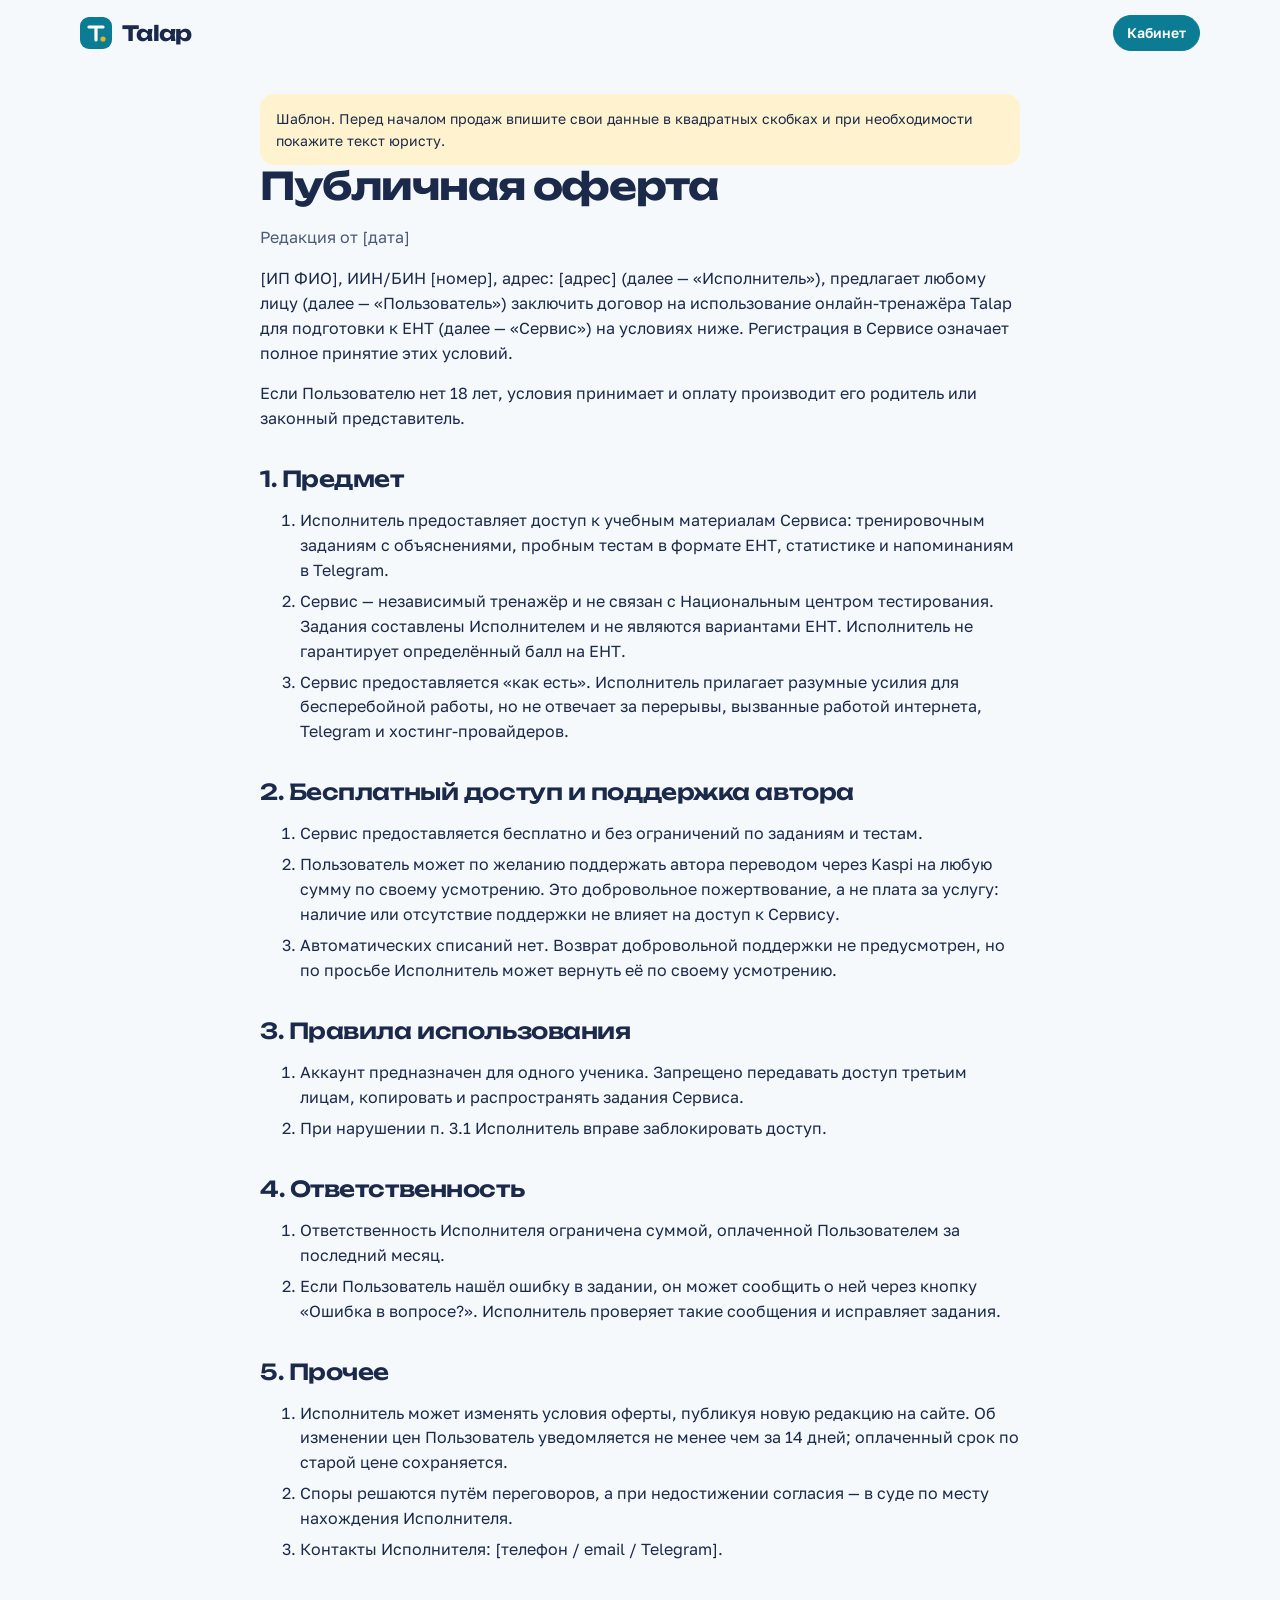
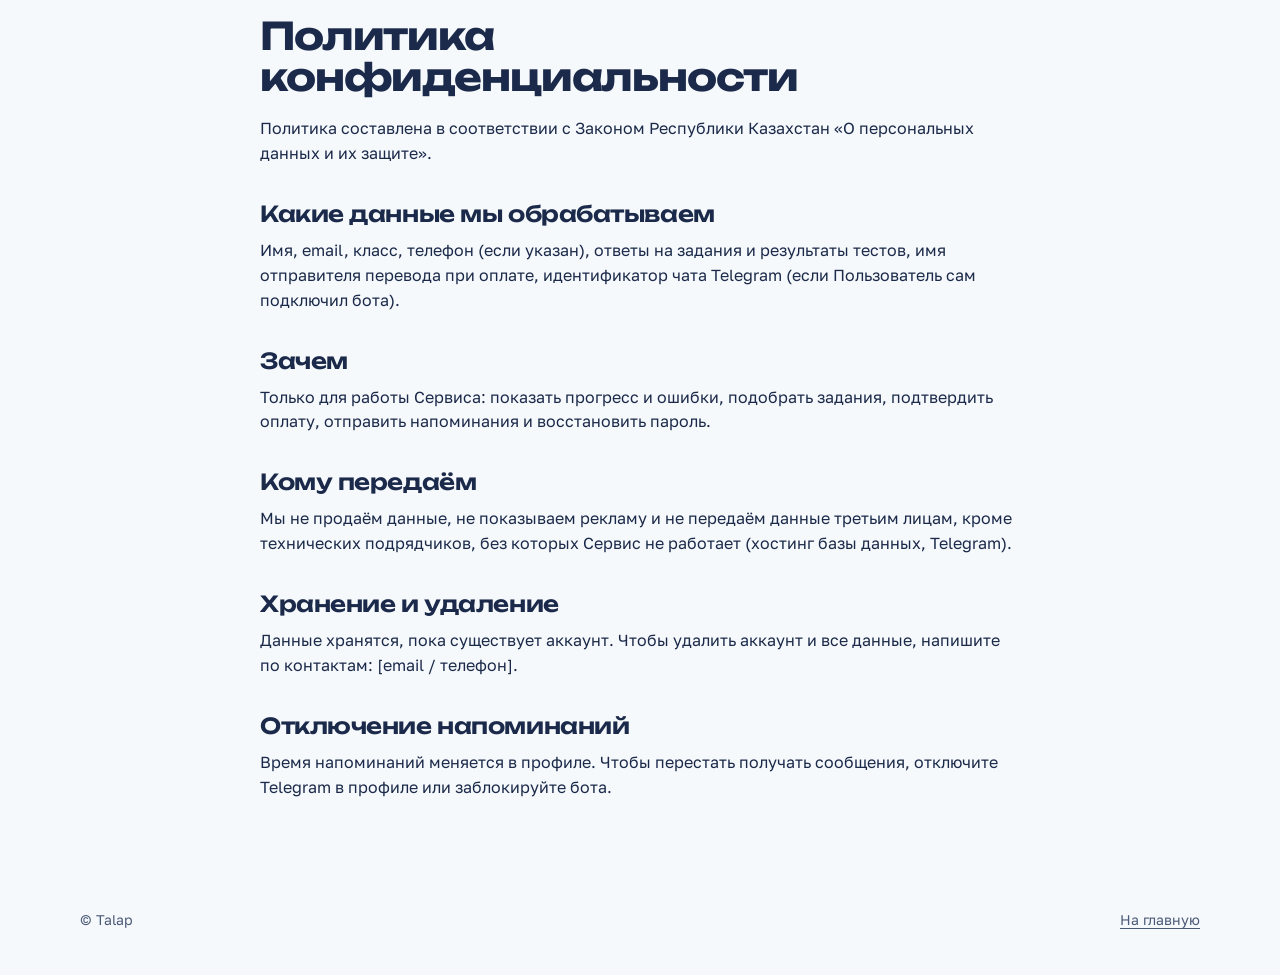
==== commit bd4a40c2: "Talap: бесплатный доступ и добровольная поддержка автора вместо подписки Co-Authored-By: Claude Sonn" ====
--- a/terms.html
+++ b/terms.html
@@ -28,13 +28,11 @@
       <li>Сервис предоставляется «как есть». Исполнитель прилагает разумные усилия для бесперебойной работы, но не отвечает за перерывы, вызванные работой интернета, Telegram и хостинг-провайдеров.</li>
     </ol>
 
-    <h2>2. Стоимость и оплата</h2>
+    <h2>2. Бесплатный доступ и поддержка автора</h2>
     <ol>
-      <li>После регистрации Пользователь получает бесплатный пробный доступ на срок, указанный на сайте. Затем Сервис доступен бесплатно с ограничениями или полностью — на оплаченный срок.</li>
-      <li>Цены указаны на сайте в тенге и фиксированы на весь оплаченный срок. Проценты, комиссии и скрытые платежи не взимаются, рассрочка с процентами не предоставляется.</li>
-      <li>Оплата производится переводом через Kaspi на реквизиты, указанные в личном кабинете. Доступ продлевается после подтверждения поступления средств.</li>
-      <li>Автоматических списаний нет. По окончании оплаченного срока Пользователь переходит в бесплатный режим, его статистика сохраняется.</li>
-      <li>Возврат средств за неиспользованный оплаченный период производится по запросу Пользователя пропорционально оставшимся дням.</li>
+      <li>Сервис предоставляется бесплатно и без ограничений по заданиям и тестам.</li>
+      <li>Пользователь может по желанию поддержать автора переводом через Kaspi на любую сумму по своему усмотрению. Это добровольное пожертвование, а не плата за услугу: наличие или отсутствие поддержки не влияет на доступ к Сервису.</li>
+      <li>Автоматических списаний нет. Возврат добровольной поддержки не предусмотрен, но по просьбе Исполнитель может вернуть её по своему усмотрению.</li>
     </ol>
 
     <h2>3. Правила использования</h2>
